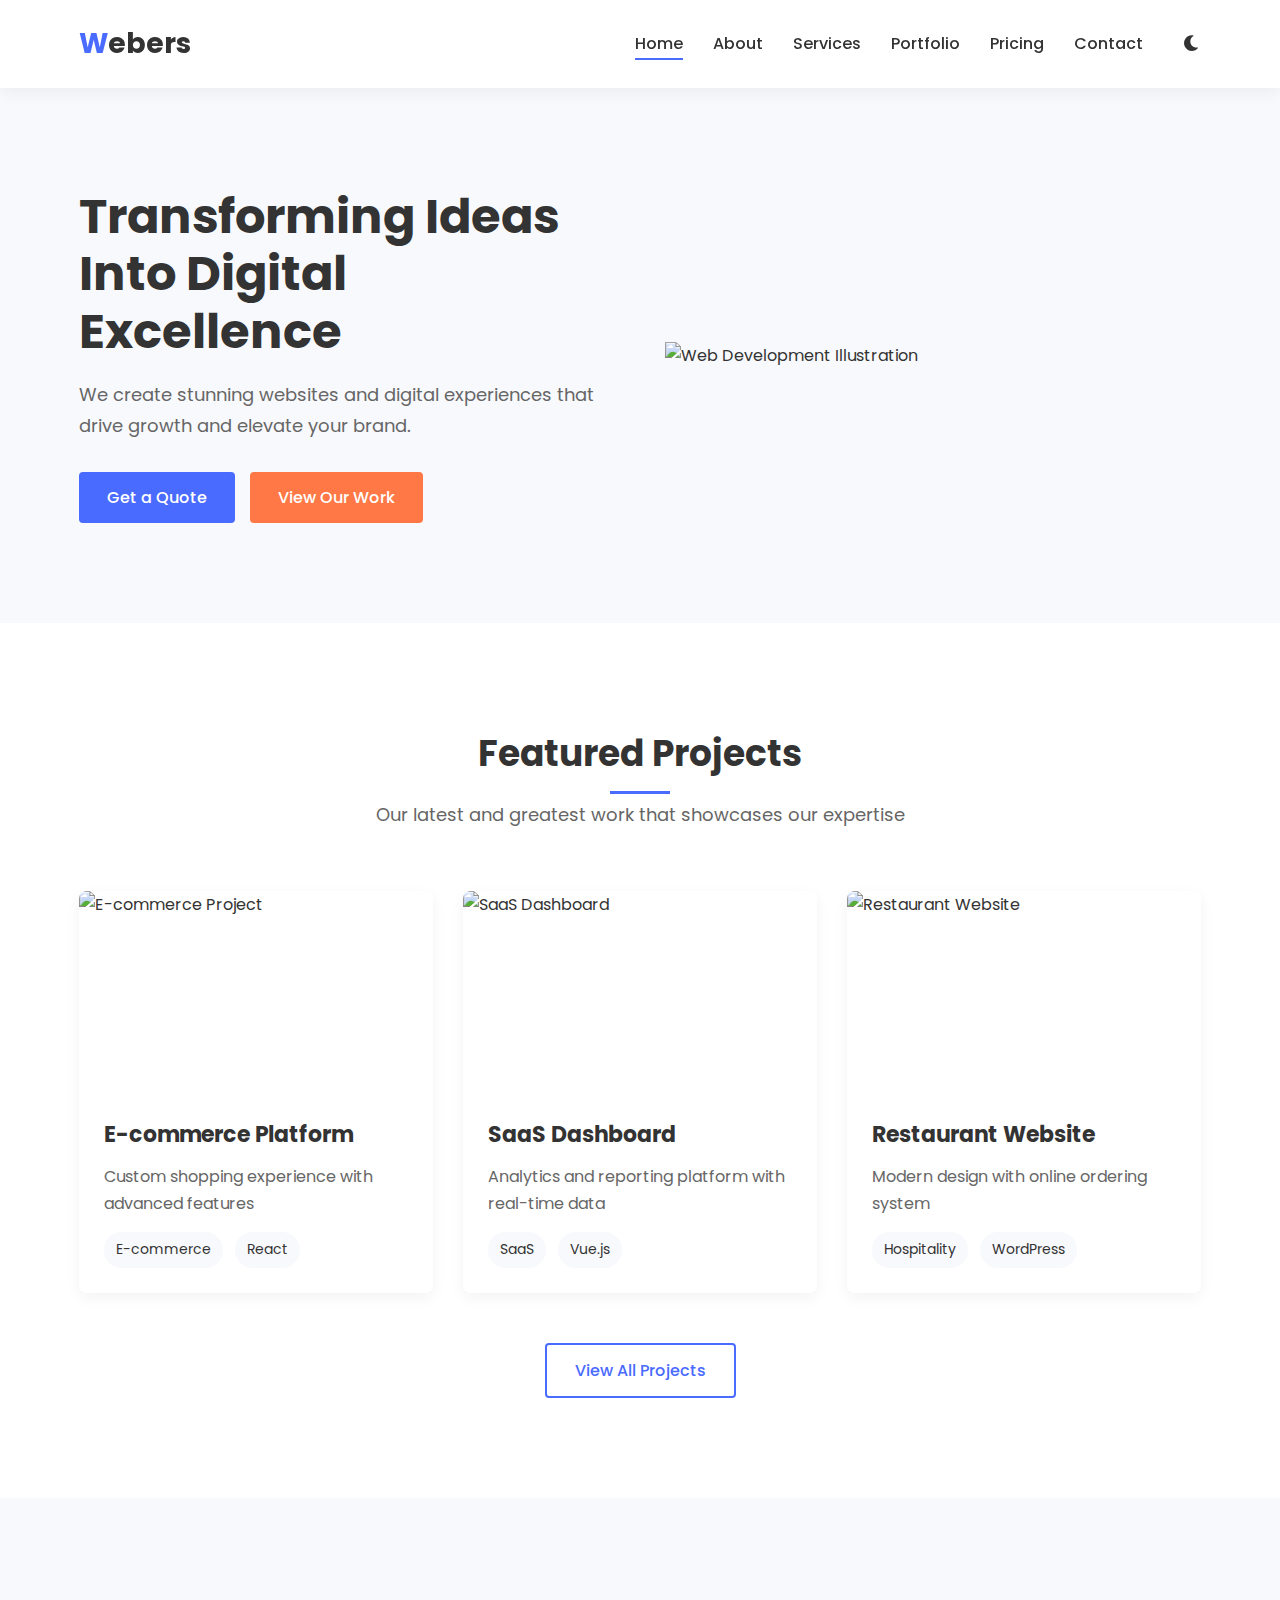
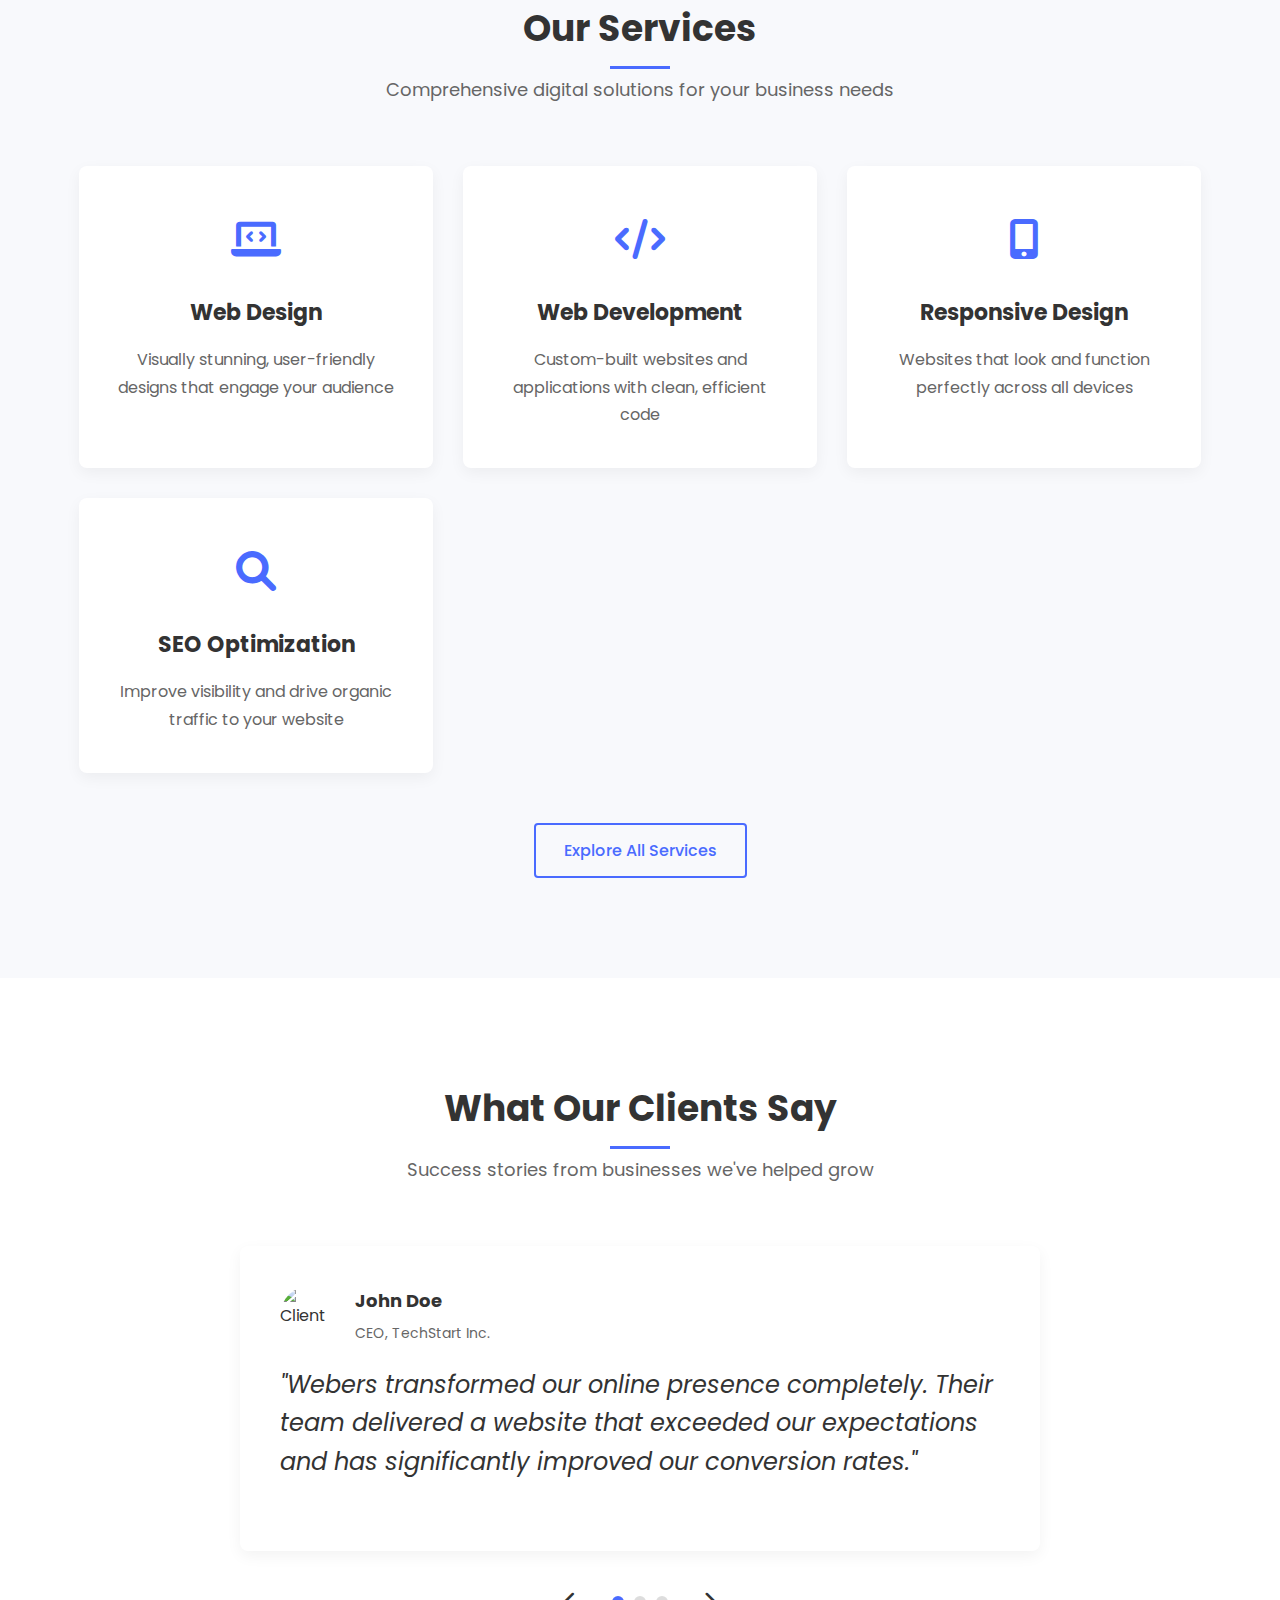
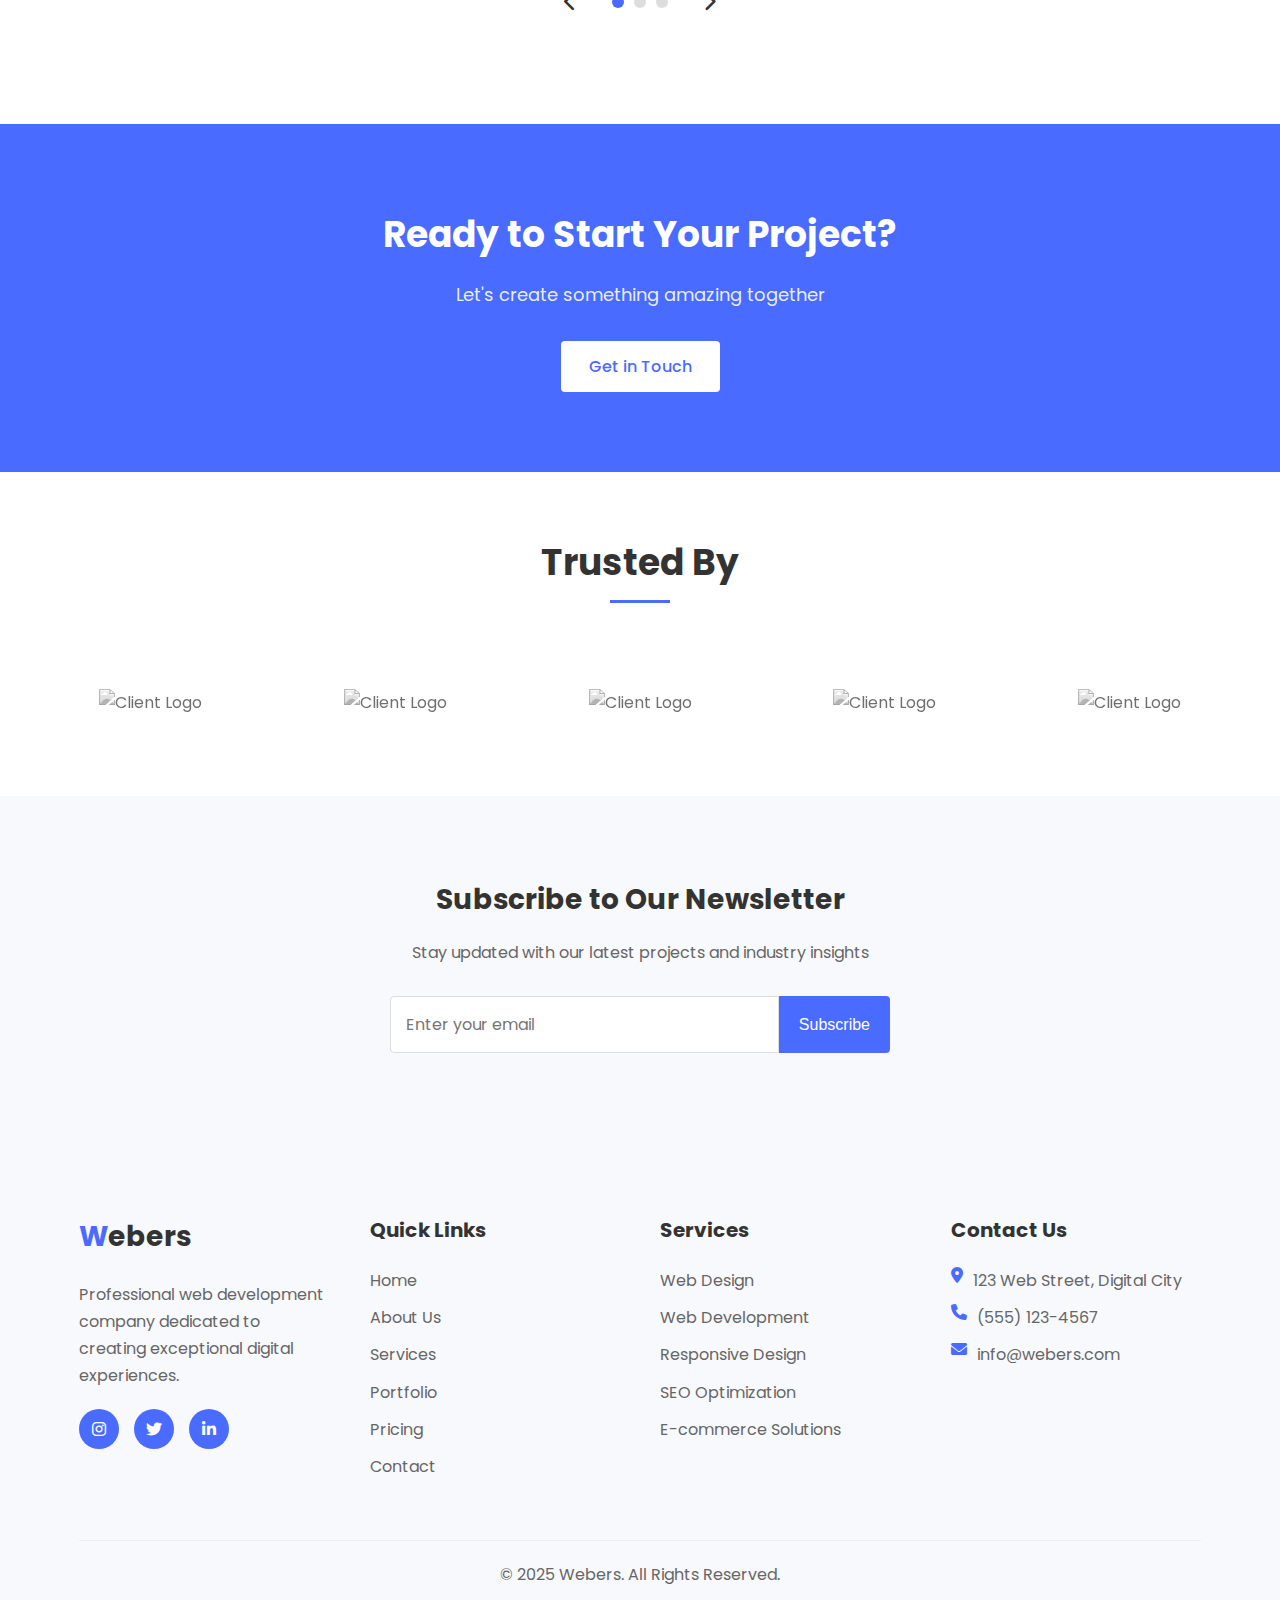
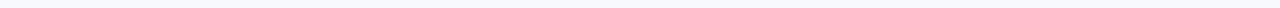
==== index.html @ a5a33031 "Add files via upload" ====
<!DOCTYPE html>
<html lang="en">
<head>
    <meta charset="UTF-8">
    <meta name="viewport" content="width=device-width, initial-scale=1.0">
    <meta name="description" content="Webers - Professional Web Development Company specializing in responsive design, custom development, and digital solutions">
    <title>Webers | Web Development Company</title>
    <link rel="stylesheet" href="styles.css">
    <link rel="stylesheet" href="https://cdnjs.cloudflare.com/ajax/libs/font-awesome/6.0.0/css/all.min.css">
    <link rel="preconnect" href="https://fonts.googleapis.com">
    <link rel="preconnect" href="https://fonts.gstatic.com" crossorigin>
    <link href="https://fonts.googleapis.com/css2?family=Poppins:wght@300;400;500;600;700&display=swap" rel="stylesheet">
</head>
<body class="light-mode">
    <header>
        <div class="container">
            <div class="logo">
                <a href="index.html">
                    <h1><span>W</span>ebers</h1>
                </a>
            </div>
            <nav>
                <ul class="nav-links">
                    <li><a href="index.html" class="active">Home</a></li>
                    <li><a href="about.html">About</a></li>
                    <li><a href="services.html">Services</a></li>
                    <li><a href="portfolio.html">Portfolio</a></li>
                    <li><a href="pricing.html">Pricing</a></li>
                    <li><a href="contact.html">Contact</a></li>
                </ul>
                <div class="theme-toggle">
                    <i class="fas fa-moon"></i>
                </div>
                <div class="mobile-menu">
                    <div class="bar"></div>
                    <div class="bar"></div>
                    <div class="bar"></div>
                </div>
            </nav>
        </div>
    </header>

    <section class="hero">
        <div class="container">
            <div class="hero-content">
                <h2>Transforming Ideas Into Digital Excellence</h2>
                <p>We create stunning websites and digital experiences that drive growth and elevate your brand.</p>
                <div class="hero-buttons">
                    <a href="contact.html" class="btn btn-primary">Get a Quote</a>
                    <a href="portfolio.html" class="btn btn-secondary">View Our Work</a>
                </div>
            </div>
            <div class="hero-image">
                <img src="/api/placeholder/600/400" alt="Web Development Illustration">
            </div>
        </div>
    </section>

    <section class="featured-work">
        <div class="container">
            <div class="section-header">
                <h2>Featured Projects</h2>
                <p>Our latest and greatest work that showcases our expertise</p>
            </div>
            <div class="projects-grid">
                <div class="project-card">
                    <div class="project-image">
                        <img src="/api/placeholder/400/300" alt="E-commerce Project">
                    </div>
                    <div class="project-details">
                        <h3>E-commerce Platform</h3>
                        <p>Custom shopping experience with advanced features</p>
                        <span class="tag">E-commerce</span>
                        <span class="tag">React</span>
                    </div>
                </div>
                <div class="project-card">
                    <div class="project-image">
                        <img src="/api/placeholder/400/300" alt="SaaS Dashboard">
                    </div>
                    <div class="project-details">
                        <h3>SaaS Dashboard</h3>
                        <p>Analytics and reporting platform with real-time data</p>
                        <span class="tag">SaaS</span>
                        <span class="tag">Vue.js</span>
                    </div>
                </div>
                <div class="project-card">
                    <div class="project-image">
                        <img src="/api/placeholder/400/300" alt="Restaurant Website">
                    </div>
                    <div class="project-details">
                        <h3>Restaurant Website</h3>
                        <p>Modern design with online ordering system</p>
                        <span class="tag">Hospitality</span>
                        <span class="tag">WordPress</span>
                    </div>
                </div>
            </div>
            <div class="view-more">
                <a href="portfolio.html" class="btn btn-outline">View All Projects</a>
            </div>
        </div>
    </section>

    <section class="services-overview">
        <div class="container">
            <div class="section-header">
                <h2>Our Services</h2>
                <p>Comprehensive digital solutions for your business needs</p>
            </div>
            <div class="services-grid">
                <div class="service-card">
                    <div class="service-icon">
                        <i class="fas fa-laptop-code"></i>
                    </div>
                    <h3>Web Design</h3>
                    <p>Visually stunning, user-friendly designs that engage your audience</p>
                </div>
                <div class="service-card">
                    <div class="service-icon">
                        <i class="fas fa-code"></i>
                    </div>
                    <h3>Web Development</h3>
                    <p>Custom-built websites and applications with clean, efficient code</p>
                </div>
                <div class="service-card">
                    <div class="service-icon">
                        <i class="fas fa-mobile-alt"></i>
                    </div>
                    <h3>Responsive Design</h3>
                    <p>Websites that look and function perfectly across all devices</p>
                </div>
                <div class="service-card">
                    <div class="service-icon">
                        <i class="fas fa-search"></i>
                    </div>
                    <h3>SEO Optimization</h3>
                    <p>Improve visibility and drive organic traffic to your website</p>
                </div>
            </div>
            <div class="view-more">
                <a href="services.html" class="btn btn-outline">Explore All Services</a>
            </div>
        </div>
    </section>

    <section class="testimonials">
        <div class="container">
            <div class="section-header">
                <h2>What Our Clients Say</h2>
                <p>Success stories from businesses we've helped grow</p>
            </div>
            <div class="testimonial-slider">
                <div class="testimonial active">
                    <div class="client-info">
                        <img src="/api/placeholder/80/80" alt="Client" class="client-image">
                        <div>
                            <h4>John Doe</h4>
                            <p>CEO, TechStart Inc.</p>
                        </div>
                    </div>
                    <p class="testimonial-text">"Webers transformed our online presence completely. Their team delivered a website that exceeded our expectations and has significantly improved our conversion rates."</p>
                </div>
                <div class="testimonial">
                    <div class="client-info">
                        <img src="/api/placeholder/80/80" alt="Client" class="client-image">
                        <div>
                            <h4>Jane Smith</h4>
                            <p>Marketing Director, GrowthBrand</p>
                        </div>
                    </div>
                    <p class="testimonial-text">"The attention to detail and technical expertise provided by Webers is unmatched. Our e-commerce platform has never performed better."</p>
                </div>
                <div class="testimonial">
                    <div class="client-info">
                        <img src="/api/placeholder/80/80" alt="Client" class="client-image">
                        <div>
                            <h4>Robert Johnson</h4>
                            <p>Owner, Artisan Café</p>
                        </div>
                    </div>
                    <p class="testimonial-text">"Working with Webers was a breeze from start to finish. They understood our vision for our restaurant website and brought it to life beautifully."</p>
                </div>
                <div class="testimonial-controls">
                    <button class="prev-testimonial"><i class="fas fa-chevron-left"></i></button>
                    <div class="testimonial-dots">
                        <span class="dot active"></span>
                        <span class="dot"></span>
                        <span class="dot"></span>
                    </div>
                    <button class="next-testimonial"><i class="fas fa-chevron-right"></i></button>
                </div>
            </div>
        </div>
    </section>

    <section class="cta">
        <div class="container">
            <div class="cta-content">
                <h2>Ready to Start Your Project?</h2>
                <p>Let's create something amazing together</p>
                <a href="contact.html" class="btn btn-light">Get in Touch</a>
            </div>
        </div>
    </section>

    <section class="clients">
        <div class="container">
            <div class="section-header">
                <h2>Trusted By</h2>
            </div>
            <div class="client-logos">
                <img src="/api/placeholder/150/50" alt="Client Logo">
                <img src="/api/placeholder/150/50" alt="Client Logo">
                <img src="/api/placeholder/150/50" alt="Client Logo">
                <img src="/api/placeholder/150/50" alt="Client Logo">
                <img src="/api/placeholder/150/50" alt="Client Logo">
            </div>
        </div>
    </section>

    <section class="newsletter">
        <div class="container">
            <div class="newsletter-content">
                <h3>Subscribe to Our Newsletter</h3>
                <p>Stay updated with our latest projects and industry insights</p>
                <form class="newsletter-form">
                    <input type="email" placeholder="Enter your email" required>
                    <button type="submit" class="btn btn-primary">Subscribe</button>
                </form>
            </div>
        </div>
    </section>

    <footer>
        <div class="container">
            <div class="footer-content">
                <div class="footer-column">
                    <div class="footer-logo">
                        <h2><span>W</span>ebers</h2>
                    </div>
                    <p>Professional web development company dedicated to creating exceptional digital experiences.</p>
                    <div class="social-links">
                        <a href="#"><i class="fab fa-instagram"></i></a>
                        <a href="#"><i class="fab fa-twitter"></i></a>
                        <a href="#"><i class="fab fa-linkedin-in"></i></a>
                    </div>
                </div>
                <div class="footer-column">
                    <h3>Quick Links</h3>
                    <ul>
                        <li><a href="index.html">Home</a></li>
                        <li><a href="about.html">About Us</a></li>
                        <li><a href="services.html">Services</a></li>
                        <li><a href="portfolio.html">Portfolio</a></li>
                        <li><a href="pricing.html">Pricing</a></li>
                        <li><a href="contact.html">Contact</a></li>
                    </ul>
                </div>
                <div class="footer-column">
                    <h3>Services</h3>
                    <ul>
                        <li><a href="services.html#web-design">Web Design</a></li>
                        <li><a href="services.html#web-development">Web Development</a></li>
                        <li><a href="services.html#responsive">Responsive Design</a></li>
                        <li><a href="services.html#seo">SEO Optimization</a></li>
                        <li><a href="services.html#ecommerce">E-commerce Solutions</a></li>
                    </ul>
                </div>
                <div class="footer-column">
                    <h3>Contact Us</h3>
                    <ul class="contact-info">
                        <li><i class="fas fa-map-marker-alt"></i> 123 Web Street, Digital City</li>
                        <li><i class="fas fa-phone"></i> (555) 123-4567</li>
                        <li><i class="fas fa-envelope"></i> info@webers.com</li>
                    </ul>
                </div>
            </div>
            <div class="footer-bottom">
                <p>&copy; 2025 Webers. All Rights Reserved.</p>
            </div>
        </div>
    </footer>

    <script src="script.js"></script>
</body>
</html>
---- styles.css ----
/* Base Styles */
:root {
    --primary-color: #4a6bff;
    --primary-dark: #3a56cc;
    --secondary-color: #ff7846;
    --text-color: #333333;
    --text-light: #666666;
    --light-bg: #f8f9fc;
    --dark-bg: #222222;
    --dark-text: #e1e1e1;
    --dark-text-light: #b0b0b0;
    --dark-card: #2d2d2d;
    --border-color: #eeeeee;
    --shadow: 0 5px 15px rgba(0, 0, 0, 0.05);
    --transition: all 0.3s ease-in-out;
  }
  
  * {
    margin: 0;
    padding: 0;
    box-sizing: border-box;
  }
  
  html {
    scroll-behavior: smooth;
  }
  
  body {
    font-family: 'Poppins', sans-serif;
    font-size: 16px;
    line-height: 1.7;
    color: var(--text-color);
    background-color: #ffffff;
    transition: var(--transition);
  }
  
  body.dark-mode {
    background-color: var(--dark-bg);
    color: var(--dark-text);
  }
  
  .container {
    width: 90%;
    max-width: 1200px;
    margin: 0 auto;
    padding: 0 15px;
  }
  
  a {
    text-decoration: none;
    color: var(--primary-color);
    transition: var(--transition);
  }
  
  ul {
    list-style: none;
  }
  
  img {
    max-width: 100%;
    height: auto;
    display: block;
  }
  
  .btn {
    display: inline-block;
    padding: 12px 28px;
    font-weight: 500;
    border-radius: 4px;
    transition: var(--transition);
    cursor: pointer;
    text-align: center;
    border: none;
    font-size: 16px;
  }
  
  .btn-primary {
    background-color: var(--primary-color);
    color: white;
  }
  
  .btn-primary:hover {
    background-color: var(--primary-dark);
    transform: translateY(-2px);
  }
  
  .btn-secondary {
    background-color: var(--secondary-color);
    color: white;
  }
  
  .btn-secondary:hover {
    background-color: #e06a3f;
    transform: translateY(-2px);
  }
  
  .btn-light {
    background-color: white;
    color: var(--primary-color);
  }
  
  .btn-light:hover {
    background-color: #f5f5f5;
    transform: translateY(-2px);
  }
  
  .btn-outline {
    background-color: transparent;
    color: var(--primary-color);
    border: 2px solid var(--primary-color);
  }
  
  .btn-outline:hover {
    background-color: var(--primary-color);
    color: white;
    transform: translateY(-2px);
  }
  
  .section-header {
    text-align: center;
    margin-bottom: 60px;
  }
  
  .section-header h2 {
    font-size: 36px;
    font-weight: 700;
    color: var(--text-color);
    margin-bottom: 16px;
    position: relative;
    display: inline-block;
  }
  
  .dark-mode .section-header h2 {
    color: var(--dark-text);
  }
  
  .section-header h2::after {
    content: '';
    position: absolute;
    width: 60px;
    height: 3px;
    background-color: var(--primary-color);
    bottom: -10px;
    left: 50%;
    transform: translateX(-50%);
  }
  
  .section-header p {
    color: var(--text-light);
    font-size: 18px;
    max-width: 700px;
    margin: 0 auto;
  }
  
  .dark-mode .section-header p {
    color: var(--dark-text-light);
  }
  
  /* Header Styles */
  header {
    padding: 20px 0;
    position: sticky;
    top: 0;
    background-color: white;
    z-index: 100;
    box-shadow: var(--shadow);
    transition: var(--transition);
  }
  
  .dark-mode header {
    background-color: var(--dark-bg);
    box-shadow: 0 5px 15px rgba(0, 0, 0, 0.1);
  }
  
  header .container {
    display: flex;
    justify-content: space-between;
    align-items: center;
  }
  
  .logo h1 {
    font-size: 28px;
    font-weight: 700;
    color: var(--text-color);
  }
  
  .dark-mode .logo h1 {
    color: var(--dark-text);
  }
  
  .logo h1 span {
    color: var(--primary-color);
  }
  
  nav {
    display: flex;
    align-items: center;
  }
  
  .nav-links {
    display: flex;
    margin-right: 20px;
  }
  
  .nav-links li {
    margin-left: 30px;
  }
  
  .nav-links a {
    color: var(--text-color);
    font-weight: 500;
    position: relative;
  }
  
  .dark-mode .nav-links a {
    color: var(--dark-text);
  }
  
  .nav-links a::after {
    content: '';
    position: absolute;
    width: 0;
    height: 2px;
    background-color: var(--primary-color);
    bottom: -5px;
    left: 0;
    transition: var(--transition);
  }
  
  .nav-links a:hover::after,
  .nav-links a.active::after {
    width: 100%;
  }
  
  .theme-toggle {
    cursor: pointer;
    margin-left: 20px;
    font-size: 18px;
    color: var(--text-color);
  }
  
  .dark-mode .theme-toggle {
    color: var(--dark-text);
  }
  
  .mobile-menu {
    display: none;
    cursor: pointer;
  }
  
  .bar {
    width: 25px;
    height: 3px;
    background-color: var(--text-color);
    margin: 5px 0;
    transition: var(--transition);
  }
  
  .dark-mode .bar {
    background-color: var(--dark-text);
  }
  
  /* Hero Section */
  .hero {
    padding: 100px 0;
    background-color: var(--light-bg);
  }
  
  .dark-mode .hero {
    background-color: var(--dark-bg);
  }
  
  .hero .container {
    display: grid;
    grid-template-columns: 1fr 1fr;
    gap: 50px;
    align-items: center;
  }
  
  .hero-content h2 {
    font-size: 48px;
    font-weight: 700;
    line-height: 1.2;
    margin-bottom: 20px;
    color: var(--text-color);
  }
  
  .dark-mode .hero-content h2 {
    color: var(--dark-text);
  }
  
  .hero-content p {
    font-size: 18px;
    color: var(--text-light);
    margin-bottom: 30px;
  }
  
  .dark-mode .hero-content p {
    color: var(--dark-text-light);
  }
  
  .hero-buttons {
    display: flex;
    gap: 15px;
  }
  
  /* Featured Work Section */
  .featured-work {
    padding: 100px 0;
  }
  
  .projects-grid {
    display: grid;
    grid-template-columns: repeat(auto-fill, minmax(320px, 1fr));
    gap: 30px;
  }
  
  .project-card {
    background-color: white;
    border-radius: 8px;
    overflow: hidden;
    box-shadow: var(--shadow);
    transition: var(--transition);
  }
  
  .dark-mode .project-card {
    background-color: var(--dark-card);
  }
  
  .project-card:hover {
    transform: translateY(-10px);
    box-shadow: 0 15px 30px rgba(0, 0, 0, 0.1);
  }
  
  .project-image {
    height: 200px;
    overflow: hidden;
  }
  
  .project-image img {
    width: 100%;
    height: 100%;
    object-fit: cover;
    transition: var(--transition);
  }
  
  .project-card:hover .project-image img {
    transform: scale(1.1);
  }
  
  .project-details {
    padding: 25px;
  }
  
  .project-details h3 {
    font-size: 22px;
    margin-bottom: 10px;
    color: var(--text-color);
  }
  
  .dark-mode .project-details h3 {
    color: var(--dark-text);
  }
  
  .project-details p {
    color: var(--text-light);
    margin-bottom: 15px;
  }
  
  .dark-mode .project-details p {
    color: var(--dark-text-light);
  }
  
  .tag {
    display: inline-block;
    padding: 6px 12px;
    background-color: var(--light-bg);
    border-radius: 20px;
    font-size: 14px;
    margin-right: 8px;
    color: var(--text-color);
  }
  
  .dark-mode .tag {
    background-color: var(--dark-bg);
    color: var(--dark-text);
  }
  
  .view-more {
    text-align: center;
    margin-top: 50px;
  }
  
  /* Services Overview Section */
  .services-overview {
    padding: 100px 0;
    background-color: var(--light-bg);
  }
  
  .dark-mode .services-overview {
    background-color: var(--dark-bg);
  }
  
  .services-grid {
    display: grid;
    grid-template-columns: repeat(auto-fill, minmax(270px, 1fr));
    gap: 30px;
  }
  
  .service-card {
    background-color: white;
    border-radius: 8px;
    padding: 40px 30px;
    text-align: center;
    box-shadow: var(--shadow);
    transition: var(--transition);
  }
  
  .dark-mode .service-card {
    background-color: var(--dark-card);
  }
  
  .service-card:hover {
    transform: translateY(-10px);
  }
  
  .service-icon {
    font-size: 40px;
    color: var(--primary-color);
    margin-bottom: 20px;
  }
  
  .service-card h3 {
    font-size: 22px;
    margin-bottom: 15px;
    color: var(--text-color);
  }
  
  .dark-mode .service-card h3 {
    color: var(--dark-text);
  }
  
  .service-card p {
    color: var(--text-light);
  }
  
  .dark-mode .service-card p {
    color: var(--dark-text-light);
  }
  
  /* Testimonials Section */
  .testimonials {
    padding: 100px 0;
  }
  
  .testimonial-slider {
    position: relative;
    max-width: 800px;
    margin: 0 auto;
  }
  
  .testimonial {
    background-color: white;
    border-radius: 8px;
    padding: 40px;
    box-shadow: var(--shadow);
    display: none;
  }
  
  .testimonial.active {
    display: block;
  }
  
  .dark-mode .testimonial {
    background-color: var(--dark-card);
  }
  
  .client-info {
    display: flex;
    align-items: center;
    margin-bottom: 20px;
  }
  
  .client-image {
    width: 60px;
    height: 60px;
    border-radius: 50%;
    object-fit: cover;
    margin-right: 15px;
  }
  
  .client-info h4 {
    font-size: 18px;
    color: var(--text-color);
    margin-bottom: 5px;
  }
  
  .dark-mode .client-info h4 {
    color: var(--dark-text);
  }
  
  .client-info p {
    color: var(--text-light);
    font-size: 14px;
  }
  
  .dark-mode .client-info p {
    color: var(--dark-text-light);
  }
  
  .testimonial-text {
    font-size: 18px;
    color: var(--text-color);
    line-height: 1.8;
    font-style: italic;
  }
  
  .dark-mode .testimonial-text {
    color: var(--dark-text);
  }
  
  .testimonial-controls {
    display: flex;
    justify-content: center;
    align-items: center;
    margin-top: 30px;
  }
  
  .prev-testimonial,
  .next-testimonial {
    background-color: transparent;
    color: var(--text-color);
    border: none;
    font-size: 20px;
    cursor: pointer;
    padding: 10px;
  }
  
  .dark-mode .prev-testimonial,
  .dark-mode .next-testimonial {
    color: var(--dark-text);
  }
  
  .testimonial-dots {
    display: flex;
    margin: 0 20px;
  }
  
  .dot {
    width: 12px;
    height: 12px;
    border-radius: 50%;
    background-color: #ddd;
    margin: 0 5px;
    transition: var(--transition);
  }
  
  .dot.active {
    background-color: var(--primary-color);
  }
  
  /* CTA Section */
  .cta {
    padding: 80px 0;
    background-color: var(--primary-color);
    text-align: center;
  }
  
  .cta-content h2 {
    font-size: 36px;
    color: white;
    margin-bottom: 15px;
  }
  
  .cta-content p {
    color: rgba(255, 255, 255, 0.9);
    font-size: 18px;
    margin-bottom: 30px;
    max-width: 700px;
    margin-left: auto;
    margin-right: auto;
  }
  
  /* Clients Section */
  .clients {
    padding: 60px 0;
  }
  
  .client-logos {
    display: flex;
    justify-content: space-between;
    align-items: center;
    flex-wrap: wrap;
  }
  
  .client-logos img {
    filter: grayscale(100%);
    opacity: 0.7;
    transition: var(--transition);
    max-width: 150px;
    margin: 20px;
  }
  
  .client-logos img:hover {
    filter: grayscale(0%);
    opacity: 1;
  }
  
  /* Newsletter Section */
  .newsletter {
    padding: 80px 0;
    background-color: var(--light-bg);
  }
  
  .dark-mode .newsletter {
    background-color: var(--dark-bg);
  }
  
  .newsletter-content {
    max-width: 600px;
    margin: 0 auto;
    text-align: center;
  }
  
  .newsletter-content h3 {
    font-size: 28px;
    margin-bottom: 15px;
    color: var(--text-color);
  }
  
  .dark-mode .newsletter-content h3 {
    color: var(--dark-text);
  }
  
  .newsletter-content p {
    color: var(--text-light);
    margin-bottom: 30px;
  }
  
  .dark-mode .newsletter-content p {
    color: var(--dark-text-light);
  }
  
  .newsletter-form {
    display: flex;
    max-width: 500px;
    margin: 0 auto;
  }
  
  .newsletter-form input {
    flex: 1;
    padding: 15px;
    border: 1px solid #ddd;
    border-radius: 4px 0 0 4px;
    font-family: 'Poppins', sans-serif;
    font-size: 16px;
    outline: none;
  }
  
  .dark-mode .newsletter-form input {
    background-color: var(--dark-card);
    border-color: #444;
    color: var(--dark-text);
  }
  
  .newsletter-form button {
    border-radius: 0 4px 4px 0;
    padding: 0 20px;
  }
  
  /* Footer */
  footer {
    background-color: #f8f9fc;
    padding-top: 80px;
  }
  
  .dark-mode footer {
    background-color: #1a1a1a;
  }
  
  .footer-content {
    display: grid;
    grid-template-columns: repeat(auto-fit, minmax(250px, 1fr));
    gap: 40px;
    margin-bottom: 50px;
  }
  
  .footer-logo h2 {
    font-size: 28px;
    margin-bottom: 20px;
    color: var(--text-color);
  }
  
  .dark-mode .footer-logo h2 {
    color: var(--dark-text);
  }
  
  .footer-logo h2 span {
    color: var(--primary-color);
  }
  
  .footer-column p {
    color: var(--text-light);
    margin-bottom: 20px;
  }
  
  .dark-mode .footer-column p {
    color: var(--dark-text-light);
  }
  
  .social-links {
    display: flex;
    gap: 15px;
  }
  
  .social-links a {
    display: flex;
    align-items: center;
    justify-content: center;
    width: 40px;
    height: 40px;
    background-color: var(--primary-color);
    color: white;
    border-radius: 50%;
    transition: var(--transition);
  }
  
  .social-links a:hover {
    background-color: var(--primary-dark);
    transform: translateY(-3px);
  }
  
  .footer-column h3 {
    font-size: 20px;
    margin-bottom: 20px;
    color: var(--text-color);
  }
  
  .dark-mode .footer-column h3 {
    color: var(--dark-text);
  }
  
  .footer-column ul li {
    margin-bottom: 10px;
  }
  
  .footer-column ul li a {
    color: var(--text-light);
    transition: var(--transition);
  }
  
  .dark-mode .footer-column ul li a {
    color: var(--dark-text-light);
  }
  
  .footer-column ul li a:hover {
    color: var(--primary-color);
    padding-left: 5px;
  }
  
  .contact-info li {
    display: flex;
    align-items: flex-start;
    margin-bottom: 15px;
    color: var(--text-light);
  }
  
  .dark-mode .contact-info li {
    color: var(--dark-text-light);
  }
  
  .contact-info li i {
    margin-right: 10px;
    color: var(--primary-color);
  }
  
  .footer-bottom {
    border-top: 1px solid #eee;
    padding: 20px 0;
    text-align: center;
  }
  
  .dark-mode .footer-bottom {
    border-color: #333;
  }
  
  .footer-bottom p {
    color: var(--text-light);
  }
  
  .dark-mode .footer-bottom p {
    color: var(--dark-text-light);
  }
  
  /* Page Header */
  .page-header {
    padding: 80px 0;
    background-color: var(--light-bg);
    text-align: center;
  }
  
  .dark-mode .page-header {
    background-color: var(--dark-bg);
  }
  
  .page-header h1 {
    font-size: 40px;
    font-weight: 700;
    margin-bottom: 15px;
    color: var(--text-color);
  }
  
  .dark-mode .page-header h1 {
    color: var(--dark-text);
  }
  
  .page-header p {
    font-size: 18px;
    color: var(--text-light);
    max-width: 700px;
    margin: 0 auto;
  }
  
  .dark-mode .page-header p {
    color: var(--dark-text-light);
  }
  
  /* About Page */
  .about-intro {
    padding: 100px 0;
  }
  
  .about-content {
    display: grid;
    grid-template-columns: 1fr 1fr;
    gap: 50px;
    align-items: center;
  }
  
  .about-text h2 {
    font-size: 36px;
    margin-bottom: 25px;
    color: var(--text-color);
  }
  
  .dark-mode .about-text h2 {
    color: var(--dark-text);
  }
  
  .about-text p {
    margin-bottom: 20px;
    color: var(--text-light);
  }
  
  .dark-mode .about-text p {
    color: var(--dark-text-light);
  }
  
  .mission-vision {
    padding: 100px 0;
    background-color: var(--light-bg);
  }
  
  .dark-mode .mission-vision {
    background-color: var(--dark-bg);
  }
  
  .mission-vision-cards {
    display: grid;
    grid-template-columns: repeat(auto-fit, minmax(300px, 1fr));
    gap: 30px;
  }
  
  .mv-card {
    background-color: white;
    padding: 40px;
    border-radius: 8px;
    text-align: center;
    box-shadow: var(--shadow);
  }
  
  .dark-mode .mv-card {
    background-color: var(--dark-card);
  }
  
  .mv-icon {
    font-size: 40px;
    color: var(--primary-color);
    margin-bottom: 20px;
  }
  
  .mv-card h3 {
    font-size: 24px;
    margin-bottom: 15px;
    color: var(--text-color);
  }
  
  .dark-mode .mv-card h3 {
    color: var(--dark-text);
  }
  
  .mv-card p {
    color: var(--text-light);
  }
  
  .dark-mode .mv-card p {
    color: var(--dark-text-light);
  }
  
  .team {
    padding: 100px 0;
  }
  
  .team-grid {
    display: grid;
    grid-template-columns: repeat(auto-fill, minmax(250px, 1fr));
    gap: 30px;
  }
  
  .team-member {
    background-color: white;
    border-radius: 8px;
    overflow: hidden;
    box-shadow: var(--shadow);
    text-align: center;
    transition: var(--transition);
  }
  
  .dark-mode .team-member {
    background-color: var(--dark-card);
  }
  
  .team-member:hover {
    transform: translateY(-10px);
  }
  
  .member-image {
    height: 300px;
    overflow: hidden;
  }
  
  .member-image img {
    width: 100%;
    height: 100%;
    object-fit: cover;
    transition: var(--transition);
  }
  
  .team-member:hover .member-image img {
    transform: scale(1.1);
  }
  
  .team-member h3 {
    font-size: 22px;
    margin: 20px 0 5px;
    color: var(--text-color);
  }
  
  .dark-mode .team-member h3 {
    color: var(--dark-text);
  }
  
  .team-member p {
    color: var(--text-light);
    margin-bottom: 15px;
  }
  
  .dark-mode .team-member p {
    color: var(--dark-text-light);
  }
  
  .member-social {
    display: flex;
    justify-content: center;
    gap: 10px;
    padding-bottom: 20px;
  }
  
  .member-social a {
    display: flex;
    align-items: center;
    justify-content: center;
    width: 36px;
    height: 36px;
    background-color: var(--light-bg);
    color: var(--text-color);
    border-radius: 50%;
    transition: var(--transition);
  }
  
  .dark-mode .member-social a {
    background-color: var(--dark-bg);
    color: var(--dark-text);
  }
  
  .member-social a:hover {
    background-color: var(--primary-color);
    color: white;
  }
  
  .our-process {
    padding: 100px 0;
    background-color: var(--light-bg);
  }
  
  .dark-mode .our-process {
    background-color: var(--dark-bg);
  }
  
  .process-steps {
    position: relative;
    max-width: 800px;
    margin: 0 auto;
  }
  
  .process-steps::before {
    content: '';
    position: absolute;
    height: 100%;
    width: 2px;
    background-color: var(--primary-color);
    left: 25px;
    top: 0;
  }
  
  .process-step {
    display: flex;
    margin-bottom: 40px;
    position: relative;
    z-index: 1;
  }
  
  .step-number {
    display: flex;
    align-items: center;
    justify-content: center;
    width: 50px;
    height: 50px;
    background-color: var(--primary-color);
    color: white;
    border-radius: 50%;
    font-weight: 600;
    font-size: 20px;
    margin-right: 30px;
  }
  
  .step-content {
    background-color: white;
    padding: 30px;
    border-radius: 8px;
    box-shadow: var(--shadow);
    flex: 1;
  }
  
  .dark-mode .step-content {
    background-color: var(--dark-card);
  }
  
  .step-content h3 {
    font-size: 22px;
    margin-bottom: 10px;
    color: var(--text-color);
  }
  
  .dark-mode .step-content h3 {
    color: var(--dark-text);
  }
  
  .step-content p {
    color: var(--text-light);
  }
  
  .dark-mode .step-content p {
    color: var(--dark-text-light);
  }
  
  .stats {
    padding: 100px 0;
  }
  
  .stats-grid {
    display: grid;
    grid-template-columns: repeat(auto-fit, minmax(200px, 1fr));
    gap: 30px;
  }
  
  .stat-card {
    background-color: white;
    padding: 40px 20px;
    border-radius: 8px;
    text-align: center;
    box-shadow: var(--shadow);
    transition: var(--transition);
  }
  
  .dark-mode .stat-card {
    background-color: var(--dark-card);
  }
  
  .stat-card:hover {
    transform: translateY(-10px);
  }
  
  .stat-number {
    font-size: 48px;
    font-weight: 700;
    color: var(--primary-color);
    margin-bottom: 10px;
  }
  
  .stat-label {
    font-size: 18px;
    color: var(--text-color);
  }
  
  .dark-mode .stat-label {
    color: var(--dark-text);
  }
  
  /* Services Page */
  .services-intro {
    padding: 100px 0;
  }
  
  .services-intro-content {
    display: grid;
    grid-template-columns: 1fr 1fr;
    gap: 50px;
    align-items: center;
  }
  
  .services-intro-text h2 {
    font-size: 36px;
    margin-bottom: 25px;
    color: var(--text-color);
  }
  
  .dark-mode .services-intro-text h2 {
    color: var(--dark-text);
  }
  
  .services-intro-text p {
    margin-bottom: 20px;
    color: var(--text-light);
  }
  
  .dark-mode .services-intro-text p {
    color: var(--dark-text-light);
  }
  
  .service-details {
    padding: 100px 0;
  }
  
  .service-details.alt-bg {
    background-color: var(--light-bg);
  }
  
  .dark-mode .service-details.alt-bg {
    background-color: var(--dark-bg);
  }
  
  .service-card-detailed {
    display: grid;
    grid-template-columns: 1fr 1fr;
    gap: 50px;
    align-items: center;
  }
  
  .service-card-detailed.reverse {
    grid-template-columns: 1fr 1fr;
    direction: rtl;
  }
  
  .service-card-detailed.reverse .service-info {
    direction: ltr;
  }
  
  .service-info h3 {
    font-size: 30px;
    margin-bottom: 20px;
    color: var(--text-color);
  }
  
  .dark-mode .service-info h3 {
    color: var(--dark-text);
  }
  
  .service-info p {
    margin-bottom: 25px;
    color: var(--text-light);
  }
  
  .dark-mode .service-info p {
    color: var(--dark-text-light);
  }
  
  .service-features {
    list-style: none;
  }
  
  .service-features li {
    margin-bottom: 12px;
    display: flex;
    align-items: center;
    color: var(--text-color);
  }
  
  .dark-mode .service-features li {
    color: var(--dark-text);
  }
  
  .service-features li i {
    color: var(--primary-color);
    margin-right: 10px;
  }
  
  .service-image {
    border-radius: 8px;
    overflow: hidden;
    box-shadow: var(--shadow);
  }
  
  .service-image img {
    width: 100%;
    height: auto;
    transition: var(--transition);
  }
  
  .service-image:hover img {
    transform: scale(1.05);
  }
  
  .faq {
    padding: 100px 0;
    background-color: var(--light-bg);
  }
  
  .dark-mode .faq {
    background-color: var(--dark-bg);
  }
  
  .faq-grid {
    max-width: 800px;
    margin: 0 auto;
  }
  
  .faq-item {
    background-color: white;
    border-radius: 8px;
    margin-bottom: 20px;
    box-shadow: var(--shadow);
    overflow: hidden;
  }
  
  .dark-mode .faq-item {
    background-color: var(--dark-card);
  }
  
  .faq-question {
    display: flex;
    justify-content: space-between;
    align-items: center;
    padding: 20px 30px;
    cursor: pointer;
  }
  
  .faq-question h3 {
    font-size: 18px;
    color: var(--text-color);
  }
  
  .dark-mode .faq-question h3 {
    color: var(--dark-text);
  }
  
  .faq-icon {
    color: var(--primary-color);
    transition: var(--transition);
  }
  
  .faq-item.active .faq-icon {
    transform: rotate(180deg);
  }
  
  .faq-answer {
    padding: 0 30px;
    max-height: 0;
    overflow: hidden;
    transition: var(--transition);
  }
  
  .faq-item.active .faq-answer {
    padding: 0 30px 20px;
    max-height: 1000px;
  }
  
  .faq-answer p {
    color: var(--text-light);
  }
  
  .dark-mode .faq-answer p {
    color: var(--dark-text-light);
  }
  
  /* Project Page */
  .project-intro {
    padding: 100px 0;
  }
  
  .project-intro-content {
    display: grid;
    grid-template-columns: 1fr 1fr;
    gap: 50px;
    align-items: center;
  }
  
  .project-stats {
    display: grid;
    grid-template-columns: repeat(2, 1fr);
    gap: 20px;
    margin-top: 30px;
  }
  
  .project-stat-item {
    background-color: var(--light-bg);
    padding: 20px;
    border-radius: 8px;
  }
  
  .dark-mode .project-stat-item {
    background-color: var(--dark-bg);
  }
  
  .project-stat-item h4 {
    font-size: 16px;
    color: var(--text-light);
    margin-bottom: 5px;
  }
  
  .dark-mode .project-stat-item h4 {
    color: var(--dark-text-light);
  }
  
  .project-stat-item p {
    font-size: 22px;
    font-weight: 600;
    color: var(--text-color);
  }
  
  .dark-mode .project-stat-item p {
    color: var(--dark-text);
  }
  
  .project-gallery {
    padding: 100px 0;
    background-color: var(--light-bg);
  }
  
  .dark-mode .project-gallery {
    background-color: var(--dark-bg);
  }
  
  .gallery-grid {
    display: grid;
    grid-template-columns: repeat(auto-fill, minmax(300px, 1fr));
    gap: 20px;
  }
  
  .gallery-item {
    border-radius: 8px;
    overflow: hidden;
    height: 250px;
    position: relative;
  }
  
  .gallery-item img {
    width: 100%;
    height: 100%;
    object-fit: cover;
    transition: var(--transition);
  }
  
  .gallery-item:hover img {
    transform: scale(1.1);
  }
  
  .project-testimonial {
    padding: 100px 0;
  }
  
  .project-testimonial-content {
    max-width: 800px;
    margin: 0 auto;
    text-align: center;
  }
  
  .testimonial-text {
    font-size: 24px;
    line-height: 1.6;
    font-style: italic;
    color: var(--text-color);
    margin-bottom: 30px;
  }
  
  .dark-mode .testimonial-text {
    color: var(--dark-text);
  }
  
  .project-next-prev {
    padding: 60px 0;
    background-color: var(--light-bg);
  }
  
  .dark-mode .project-next-prev {
    background-color: var(--dark-bg);
  }
  
  .next-prev-links {
    display: flex;
    justify-content: space-between;
  }
  
  .prev-project,
  .next-project {
    display: flex;
    align-items: center;
    color: var(--text-color);
    font-weight: 500;
    transition: var(--transition);
  }
  
  .dark-mode .prev-project,
  .dark-mode .next-project {
    color: var(--dark-text);
  }
  
  .prev-project:hover,
  .next-project:hover {
    color: var(--primary-color);
  }
  
  .prev-project i,
  .next-project i {
    margin: 0 10px;
  }
  
  /* Contact Page */
  .contact-info-section {
    padding: 100px 0;
  }
  
  .contact-info-content {
    display: grid;
    grid-template-columns: repeat(auto-fit, minmax(300px, 1fr));
    gap: 30px;
  }
  
  .contact-info-card {
    background-color: white;
    padding: 40px 30px;
    border-radius: 8px;
    text-align: center;
    box-shadow: var(--shadow);
    transition: var(--transition);
  }
  
  .dark-mode .contact-info-card {
    background-color: var(--dark-card);
  }
  
  .contact-info-card:hover {
    transform: translateY(-10px);
  }
  
  .contact-info-icon {
    font-size: 36px;
    color: var(--primary-color);
    margin-bottom: 20px;
  }
  
  .contact-info-card h3 {
    font-size: 22px;
    margin-bottom: 15px;
    color: var(--text-color);
  }
  
  .dark-mode .contact-info-card h3 {
    color: var(--dark-text);
  }
  
  .contact-info-card p {
    color: var(--text-light);
  }
  
  .dark-mode .contact-info-card p {
    color: var(--dark-text-light);
  }
  
  .contact-form-section {
    padding: 100px 0;
    background-color: var(--light-bg);
  }
  
  .dark-mode .contact-form-section {
    background-color: var(--dark-bg);
  }
  
  .contact-form-content {
    display: grid;
    grid-template-columns: 1fr 1fr;
    gap: 50px;
    align-items: center;
  }
  
  .contact-form {
    background-color: white;
    padding: 40px;
    border-radius: 8px;
    box-shadow: var(--shadow);
  }
  
  .dark-mode .contact-form {
    background-color: var(--dark-card);
  }
  
  .form-group {
    margin-bottom: 20px;
  }
  
  .form-group label {
    display: block;
    margin-bottom: 8px;
    font-weight: 500;
    color: var(--text-color);
  }
  
  .dark-mode .form-group label {
    color: var(--dark-text);
  }
  
  .form-control {
    width: 100%;
    padding: 12px 15px;
    border: 1px solid #ddd;
    border-radius: 4px;
    font-size: 16px;
    font-family: 'Poppins', sans-serif;
    outline: none;
    transition: var(--transition);
  }
  
  .dark-mode .form-control {
    background-color: var(--dark-bg);
    border-color: #444;
    color: var(--dark-text);
  }
  
  .form-control:focus {
    border-color: var(--primary-color);
  }
  
  .form-control::placeholder {
    color: #aaa;
  }
  
  .dark-mode .form-control::placeholder {
    color: #666;
  }
  
  textarea.form-control {
    resize: vertical;
    min-height: 150px;
  }
  
  .map-container {
    height: 450px;
    border-radius: 8px;
    overflow: hidden;
    box-shadow: var(--shadow);
  }
  
  /* Blog Page */
  .blog-grid {
    display: grid;
    grid-template-columns: repeat(auto-fill, minmax(350px, 1fr));
    gap: 30px;
    padding: 100px 0;
  }
  
  .blog-card {
    background-color: white;
    border-radius: 8px;
    overflow: hidden;
    box-shadow: var(--shadow);
    transition: var(--transition);
  }
  
  .dark-mode .blog-card {
    background-color: var(--dark-card);
  }
  
  .blog-card:hover {
    transform: translateY(-10px);
  }
  
  .blog-image {
    height: 240px;
    overflow: hidden;
  }
  
  .blog-image img {
    width: 100%;
    height: 100%;
    object-fit: cover;
    transition: var(--transition);
  }
  
  .blog-card:hover .blog-image img {
    transform: scale(1.1);
  }
  
  .blog-content {
    padding: 25px;
  }
  
  .blog-meta {
    display: flex;
    justify-content: space-between;
    margin-bottom: 15px;
    font-size: 14px;
    color: var(--text-light);
  }
  
  .dark-mode .blog-meta {
    color: var(--dark-text-light);
  }
  
  .blog-content h3 {
    font-size: 22px;
    margin-bottom: 15px;
    color: var(--text-color);
  }
  
  .dark-mode .blog-content h3 {
    color: var(--dark-text);
  }
  
  .blog-content p {
    color: var(--text-light);
    margin-bottom: 20px;
  }
  
  .dark-mode .blog-content p {
    color: var(--dark-text-light);
  }
  
  .blog-sidebar {
    background-color: white;
    border-radius: 8px;
    padding: 30px;
    box-shadow: var(--shadow);
  }
  
  .dark-mode .blog-sidebar {
    background-color: var(--dark-card);
  }
  
  .sidebar-widget {
    margin-bottom: 40px;
  }
  
  .sidebar-widget h3 {
    font-size: 22px;
    margin-bottom: 20px;
    color: var(--text-color);
    position: relative;
    padding-bottom: 10px;
  }
  
  .dark-mode .sidebar-widget h3 {
    color: var(--dark-text);
  }
  
  .sidebar-widget h3::after {
    content: '';
    position: absolute;
    left: 0;
    bottom: 0;
    width: 50px;
    height: 2px;
    background-color: var(--primary-color);
  }
  
  .search-form {
    display: flex;
  }
  
  .search-form input {
    flex: 1;
    padding: 12px 15px;
    border: 1px solid #ddd;
    border-radius: 4px 0 0 4px;
    font-size: 16px;
    outline: none;
  }
  
  .dark-mode .search-form input {
    background-color: var(--dark-bg);
    border-color: #444;
    color: var(--dark-text);
  }
  
  .search-form button {
    background-color: var(--primary-color);
    color: white;
    border: none;
    padding: 0 20px;
    border-radius: 0 4px 4px 0;
    cursor: pointer;
  }
  
  .popular-posts li {
    display: flex;
    margin-bottom: 15px;
    align-items: center;
  }
  
  .post-thumb {
    width: 80px;
    height: 80px;
    border-radius: 4px;
    overflow: hidden;
    margin-right: 15px;
  }
  
  .post-thumb img {
    width: 100%;
    height: 100%;
    object-fit: cover;
  }
  
  .post-info h4 {
    font-size: 16px;
    margin-bottom: 5px;
  }
  
  .post-info h4 a {
    color: var(--text-color);
    transition: var(--transition);
  }
  
  .dark-mode .post-info h4 a {
    color: var(--dark-text);
  }
  
  .post-info h4 a:hover {
    color: var(--primary-color);
  }
  
  .post-info span {
    font-size: 14px;
    color: var(--text-light);
  }
  
  .dark-mode .post-info span {
    color: var(--dark-text-light);
  }
  
  .categories ul li {
    margin-bottom: 10px;
  }
  
  .categories ul li a {
    display: flex;
    justify-content: space-between;
    color: var(--text-color);
    transition: var(--transition);
  }
  
  .dark-mode .categories ul li a {
    color: var(--dark-text);
  }
  
  .categories ul li a:hover {
    color: var(--primary-color);
    padding-left: 5px;
  }
  
  .categories ul li a span {
    color: var(--text-light);
    background-color: var(--light-bg);
    padding: 0 8px;
    border-radius: 20px;
    font-size: 14px;
  }
  
  .dark-mode .categories ul li a span {
    color: var(--dark-text-light);
    background-color: var(--dark-bg);
  }
  
  .tags {
    display: flex;
    flex-wrap: wrap;
    gap: 10px;
  }
  
  .tags a {
    display: inline-block;
    padding: 8px 16px;
    background-color: var(--light-bg);
    color: var(--text-color);
    border-radius: 4px;
    font-size: 14px;
    transition: var(--transition);
  }
  
  .dark-mode .tags a {
    background-color: var(--dark-bg);
    color: var(--dark-text);
  }
  
  .tags a:hover {
    background-color: var(--primary-color);
    color: white;
  }
  
  /* Blog Single */
  .blog-single {
    padding: 100px 0;
  }
  
  .blog-single-content {
    display: grid;
    grid-template-columns: 2fr 1fr;
    gap: 40px;
  }
  
  .post-single {
    background-color: white;
    border-radius: 8px;
    overflow: hidden;
    box-shadow: var(--shadow);
  }
  
  .dark-mode .post-single {
    background-color: var(--dark-card);
  }
  
  .post-single-image {
    height: 400px;
  }
  
  .post-single-image img {
    width: 100%;
    height: 100%;
    object-fit: cover;
  }
  
  .post-single-content {
    padding: 30px;
  }
  
  .post-single-meta {
    display: flex;
    gap: 20px;
    margin-bottom: 20px;
    color: var(--text-light);
  }
  
  .dark-mode .post-single-meta {
    color: var(--dark-text-light);
  }
  
  .post-single-meta span {
    display: flex;
    align-items: center;
  }
  
  .post-single-meta span i {
    margin-right: 5px;
    color: var(--primary-color);
  }
  
  .post-single-content h1 {
    font-size: 32px;
    margin-bottom: 20px;
    color: var(--text-color);
  }
  
  .dark-mode .post-single-content h1 {
    color: var(--dark-text);
  }
  
  .post-single-content p {
    margin-bottom: 20px;
    color: var(--text-light);
    line-height: 1.8;
  }
  
  .dark-mode .post-single-content p {
    color: var(--dark-text-light);
  }
  
  .post-single-content blockquote {
    padding: 20px;
    background-color: var(--light-bg);
    border-left: 4px solid var(--primary-color);
    margin: 30px 0;
    font-style: italic;
    color: var(--text-color);
  }
  
  .dark-mode .post-single-content blockquote {
    background-color: var(--dark-bg);
    color: var(--dark-text);
  }
  
  .post-tags {
    display: flex;
    align-items: center;
    margin-top: 30px;
  }
  
  .post-tags span {
    font-weight: 600;
    margin-right: 10px;
    color: var(--text-color);
  }
  
  .dark-mode .post-tags span {
    color: var(--dark-text);
  }
  
  .post-tags a {
    display: inline-block;
    padding: 5px 12px;
    background-color: var(--light-bg);
    color: var(--text-color);
    border-radius: 4px;
    font-size: 14px;
    margin-right: 8px;
    transition: var(--transition);
  }
  
  .dark-mode .post-tags a {
    background-color: var(--dark-bg);
    color: var(--dark-text);
  }
  
  .post-tags a:hover {
    background-color: var(--primary-color);
    color: white;
  }
  
  .post-author {
    display: flex;
    padding: 30px;
    background-color: var(--light-bg);
    border-radius: 8px;
    margin-top: 40px;
    align-items: center;
  }
  
  .dark-mode .post-author {
    background-color: var(--dark-bg);
  }
  
  .author-image {
    width: 100px;
    height: 100px;
    border-radius: 50%;
    overflow: hidden;
    margin-right: 20px;
  }
  
  .author-image img {
    width: 100%;
    height: 100%;
    object-fit: cover;
  }
  
  .author-info h3 {
    font-size: 20px;
    margin-bottom: 10px;
    color: var(--text-color);
  }
  
  .dark-mode .author-info h3 {
    color: var(--dark-text);
  }
  
  .author-info p {
    color: var(--text-light);
  }
  
  .dark-mode .author-info p {
    color: var(--dark-text-light);
  }
  
  .post-comments {
    margin-top: 40px;
  }
  
  .comments-heading {
    font-size: 24px;
    margin-bottom: 30px;
    color: var(--text-color);
  }
  
  .dark-mode .comments-heading {
    color: var(--dark-text);
  }
  
  .comment {
    display: flex;
    margin-bottom: 30px;
  }
  
  .comment-avatar {
    width: 80px;
    height: 80px;
    border-radius: 50%;
    overflow: hidden;
    margin-right: 20px;
  }
  
  .comment-avatar img {
    width: 100%;
    height: 100%;
    object-fit: cover;
  }
  
  .comment-content {
    flex: 1;
  }
  
  .comment-meta {
    display: flex;
    justify-content: space-between;
    margin-bottom: 10px;
    align-items: center;
  }
  
  .comment-author {
    font-size: 18px;
    font-weight: 600;
    color: var(--text-color);
  }
  
  .dark-mode .comment-author {
    color: var(--dark-text);
  }
  
  .comment-date {
    font-size: 14px;
    color: var(--text-light);
  }
  
  .dark-mode .comment-date {
    color: var(--dark-text-light);
  }
  
  .comment-text {
    color: var(--text-light);
    margin-bottom: 10px;
  }
  
  .dark-mode .comment-text {
    color: var(--dark-text-light);
  }
  
  .comment-reply {
    color: var(--primary-color);
    font-weight: 500;
    cursor: pointer;
  }
  
  .comment-form {
    margin-top: 40px;
  }
  
  .comment-form h3 {
    font-size: 24px;
    margin-bottom: 30px;
    color: var(--text-color);
  }
  
  .dark-mode .comment-form h3 {
    color: var(--dark-text);
  }
  
  /* Responsive Styles */
  @media screen and (max-width: 992px) {
    .section-header h2 {
      font-size: 32px;
    }
    
    .hero-content h2 {
      font-size: 40px;
    }
    
    .hero .container,
    .about-content,
    .services-intro-content,
    .project-intro-content,
    .contact-form-content,
    .blog-single-content {
      grid-template-columns: 1fr;
    }
    
    .hero-image {
      grid-row: 1;
    }
    
    .service-card-detailed {
      grid-template-columns: 1fr;
    }
    
    .service-card-detailed.reverse {
      grid-template-columns: 1fr;
      direction: ltr;
    }
    
    .service-image {
      margin-bottom: 30px;
    }
  }
  
  @media screen and (max-width: 768px) {
    .logo h1 {
      font-size: 24px;
    }
    
    .nav-links {
      display: none;
      position: absolute;
      top: 100%;
      left: 0;
      width: 100%;
      background-color: white;
      flex-direction: column;
      padding: 20px;
      box-shadow: 0 10px 15px rgba(0, 0, 0, 0.1);
    }
    
    .dark-mode .nav-links {
      background-color: var(--dark-bg);
    }
    
    .nav-links.active {
      display: flex;
    }
    
    .nav-links li {
      margin: 15px 0;
    }
    
    .mobile-menu {
      display: block;
    }
    
    .hero-content h2 {
      font-size: 32px;
    }
    
    .section-header h2 {
      font-size: 28px;
    }
    
    .testimonial {
      padding: 30px 20px;
    }
    
    .footer-content {
      grid-template-columns: 1fr;
    }
  }
  
  @media screen and (max-width: 576px) {
    .hero-buttons {
      flex-direction: column;
      gap: 10px;
    }
    
    .btn {
      width: 100%;
    }
    
    .hero-content h2 {
      font-size: 28px;
    }
    
    .project-stats {
      grid-template-columns: 1fr;
    }
    
    .gallery-grid {
      grid-template-columns: 1fr;
    }
    
    .blog-grid {
      grid-template-columns: 1fr;
    }
    
    .post-single-image {
      height: 250px;
    }
    
    .post-author {
      flex-direction: column;
      text-align: center;
    }
    
    .author-image {
      margin: 0 auto 20px;
    }
    
    .comment {
      flex-direction: column;
      text-align: center;
    }
    
    .comment-avatar {
      margin: 0 auto 20px;
    }
  }
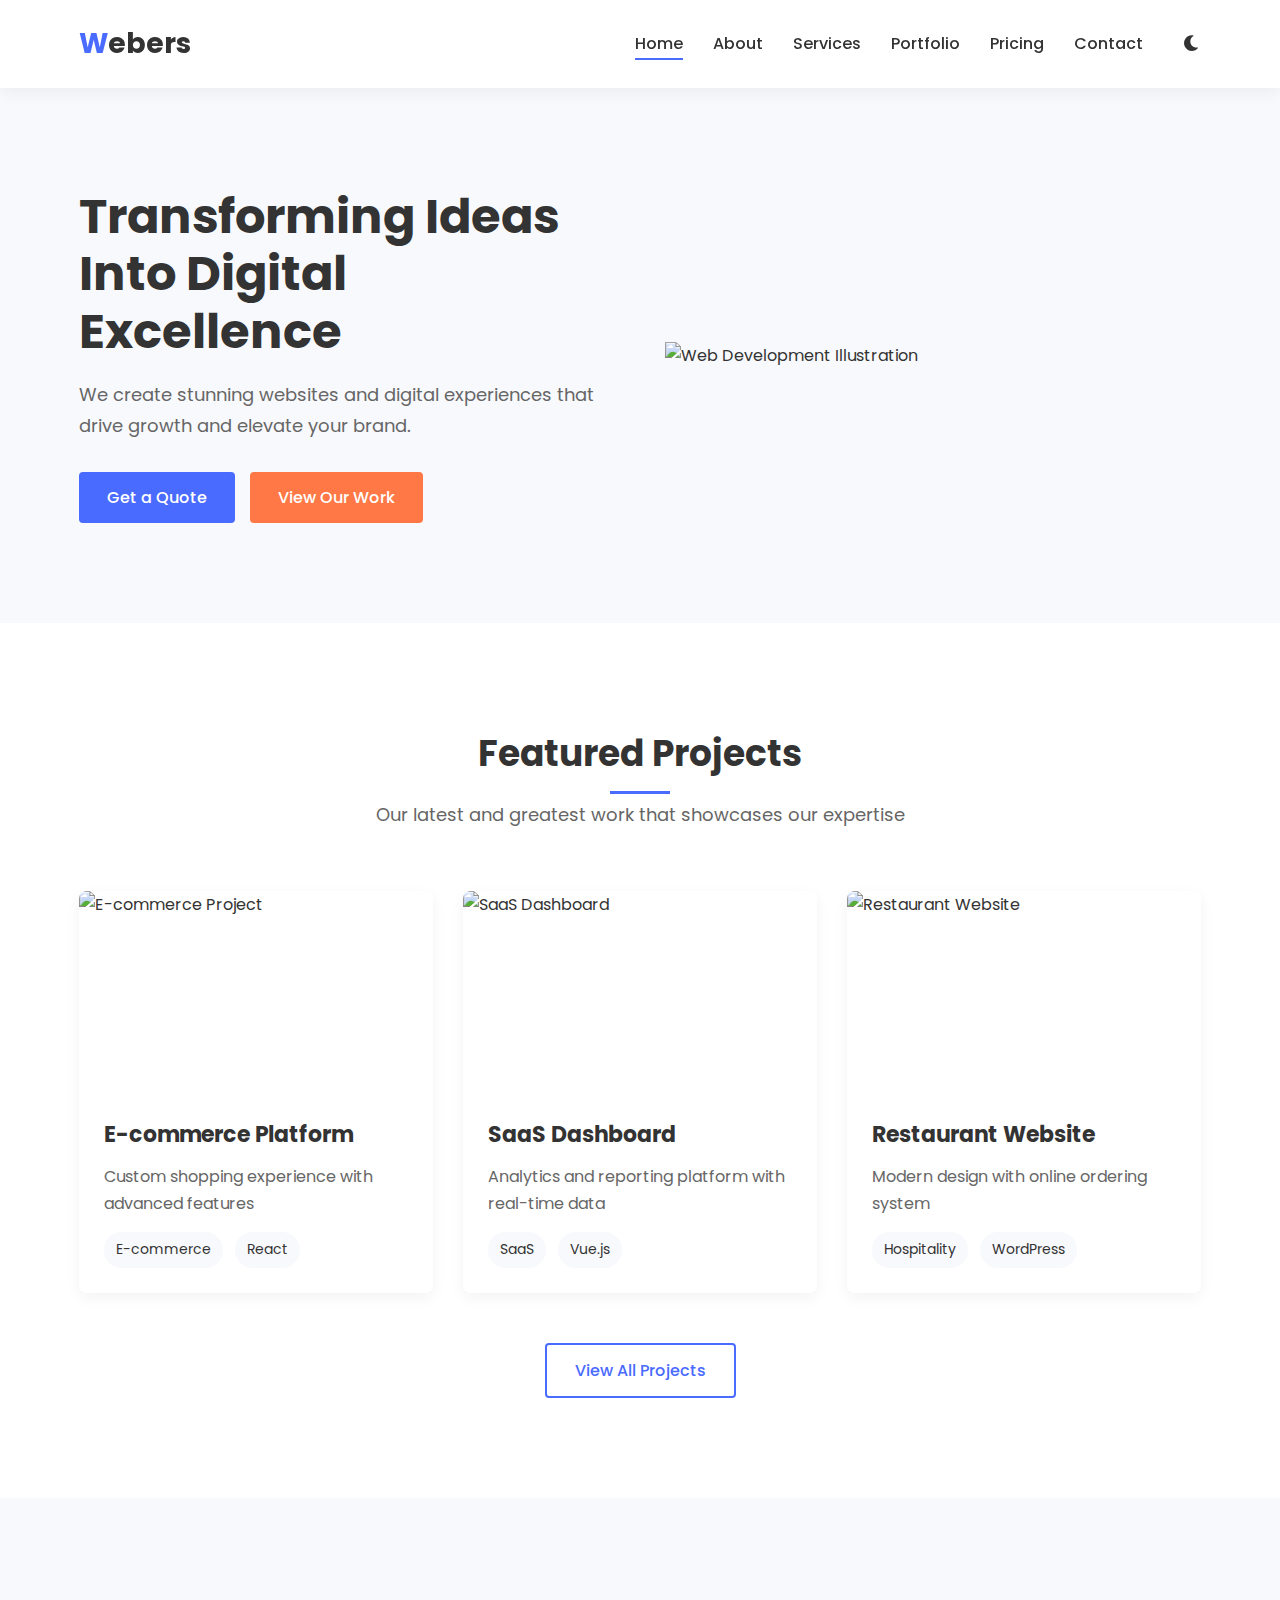
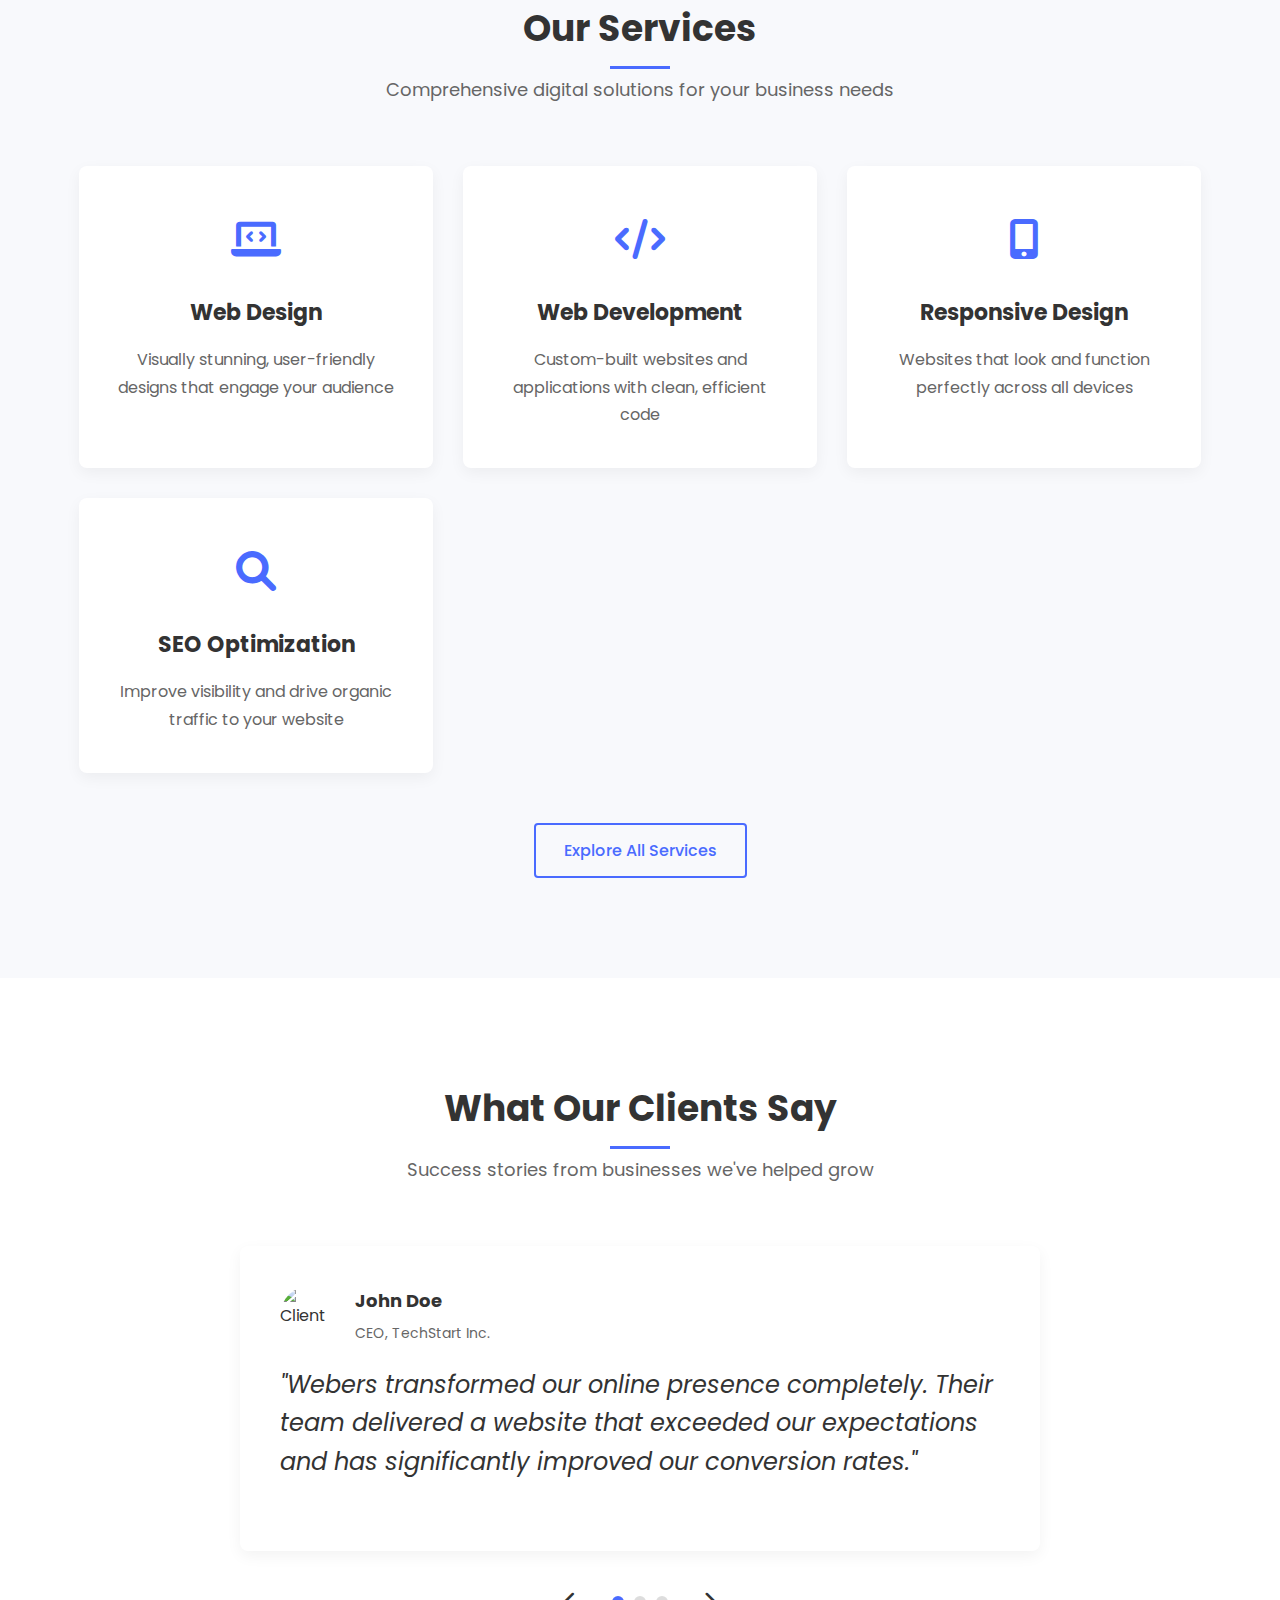
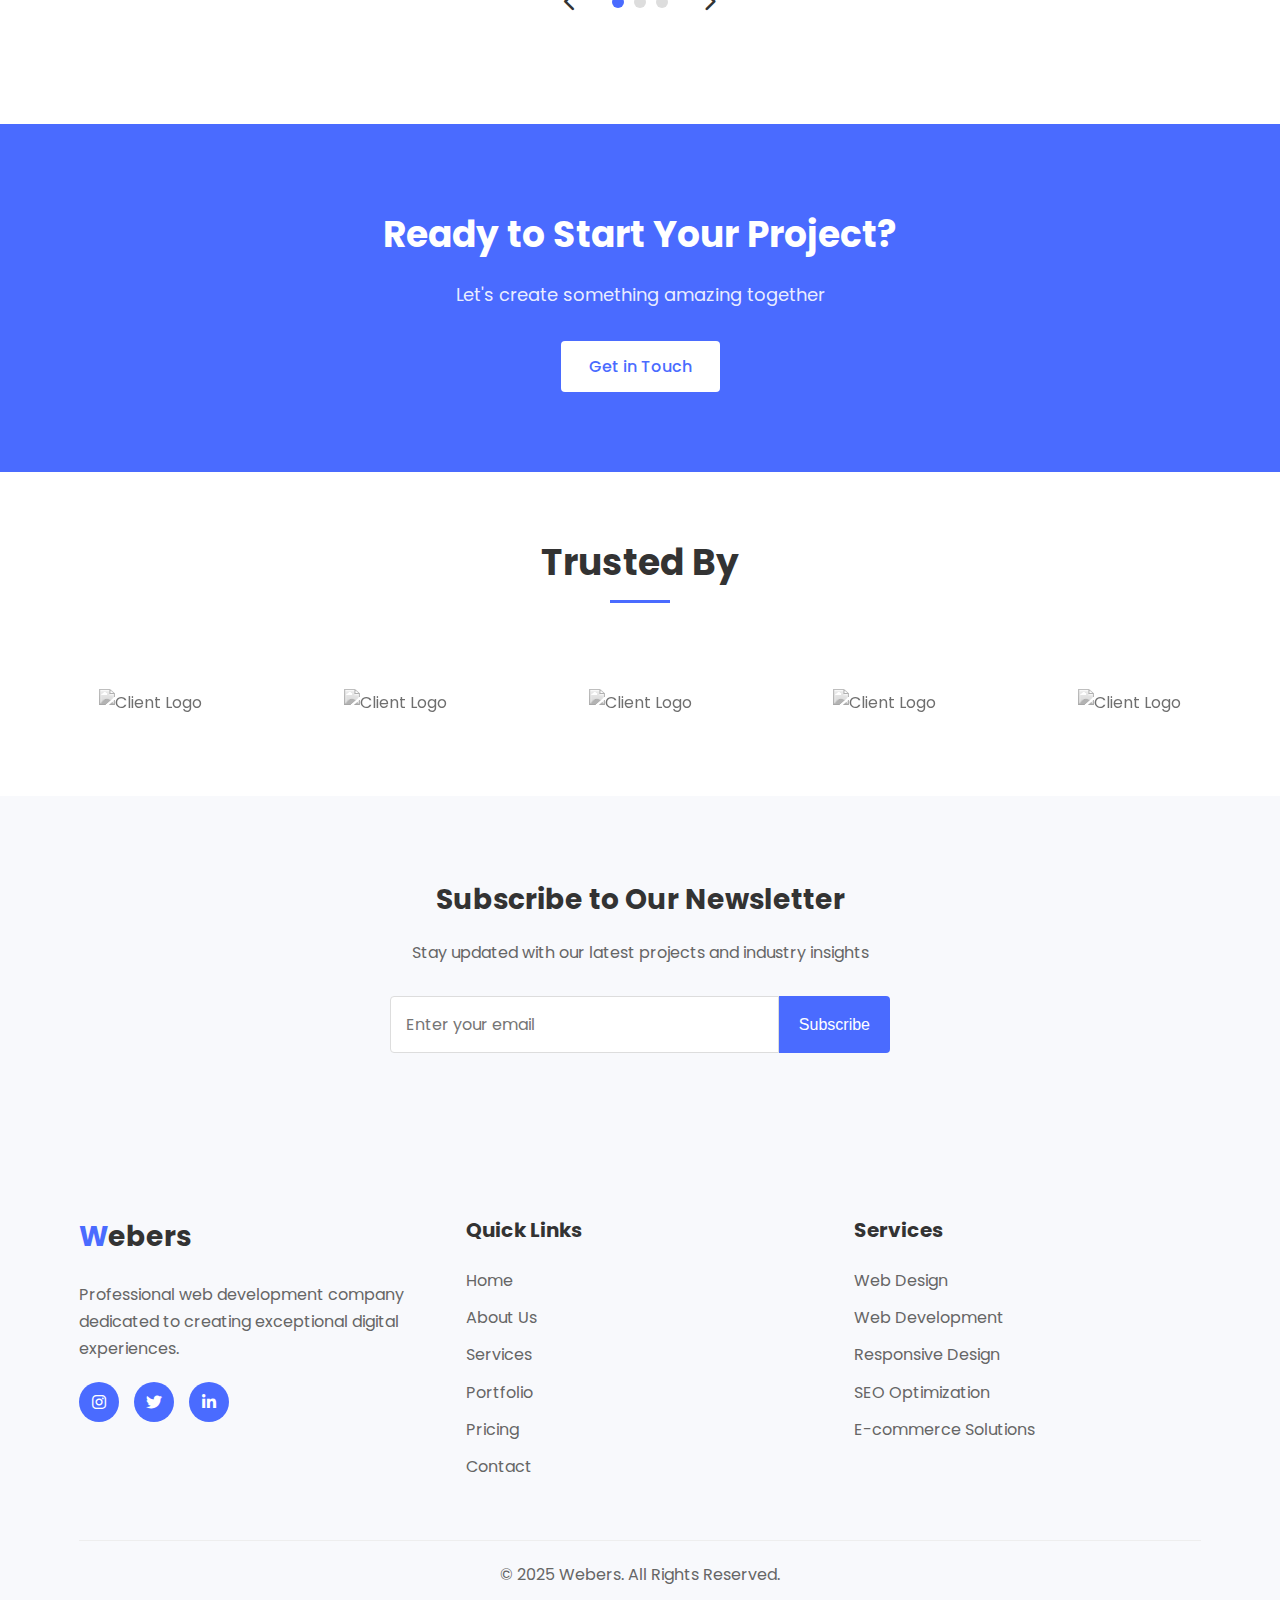
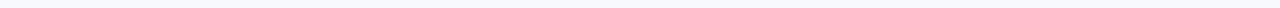
==== commit 543cfc3f: "Update index.html" ====
--- a/index.html
+++ b/index.html
@@ -268,21 +268,12 @@
                         <li><a href="services.html#ecommerce">E-commerce Solutions</a></li>
                     </ul>
                 </div>
-                <div class="footer-column">
-                    <h3>Contact Us</h3>
-                    <ul class="contact-info">
-                        <li><i class="fas fa-map-marker-alt"></i> 123 Web Street, Digital City</li>
-                        <li><i class="fas fa-phone"></i> (555) 123-4567</li>
-                        <li><i class="fas fa-envelope"></i> info@webers.com</li>
-                    </ul>
-                </div>
             </div>
             <div class="footer-bottom">
                 <p>&copy; 2025 Webers. All Rights Reserved.</p>
             </div>
         </div>
     </footer>
-
     <script src="script.js"></script>
 </body>
-</html>+</html>
